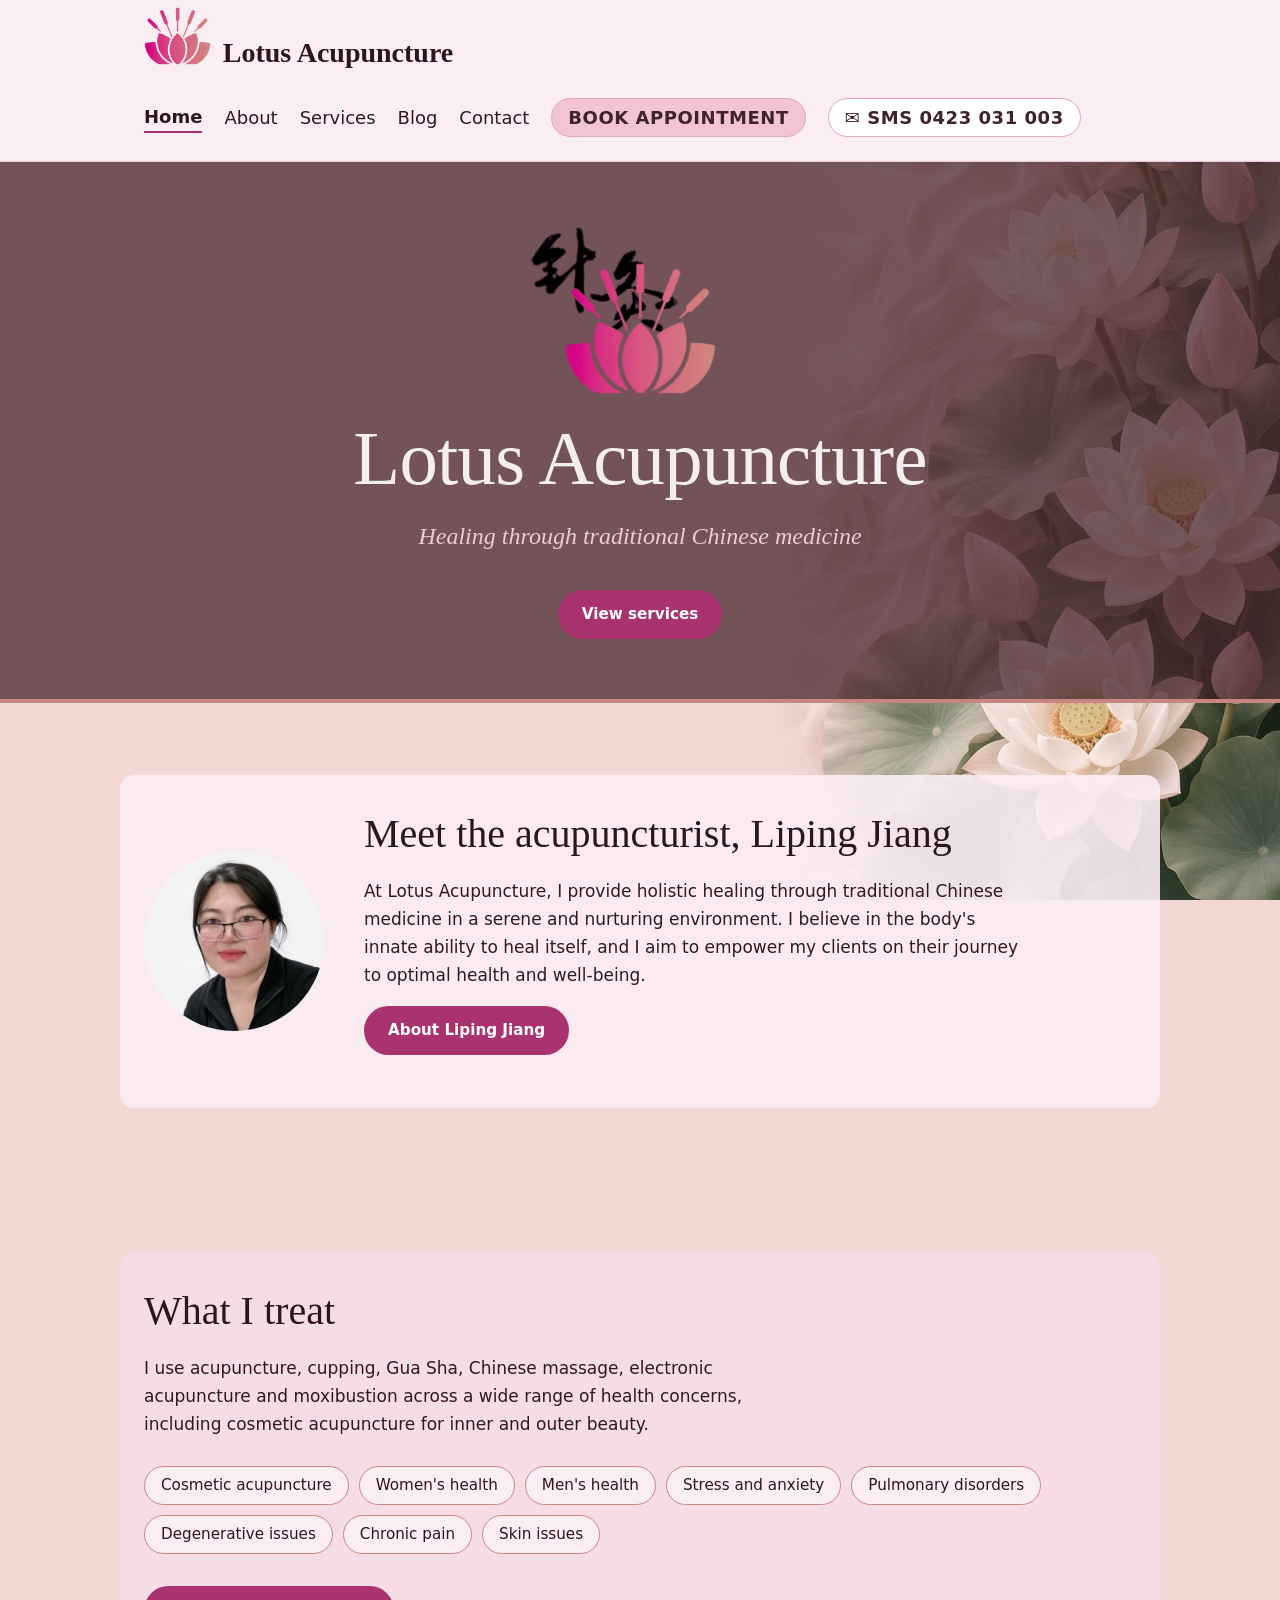
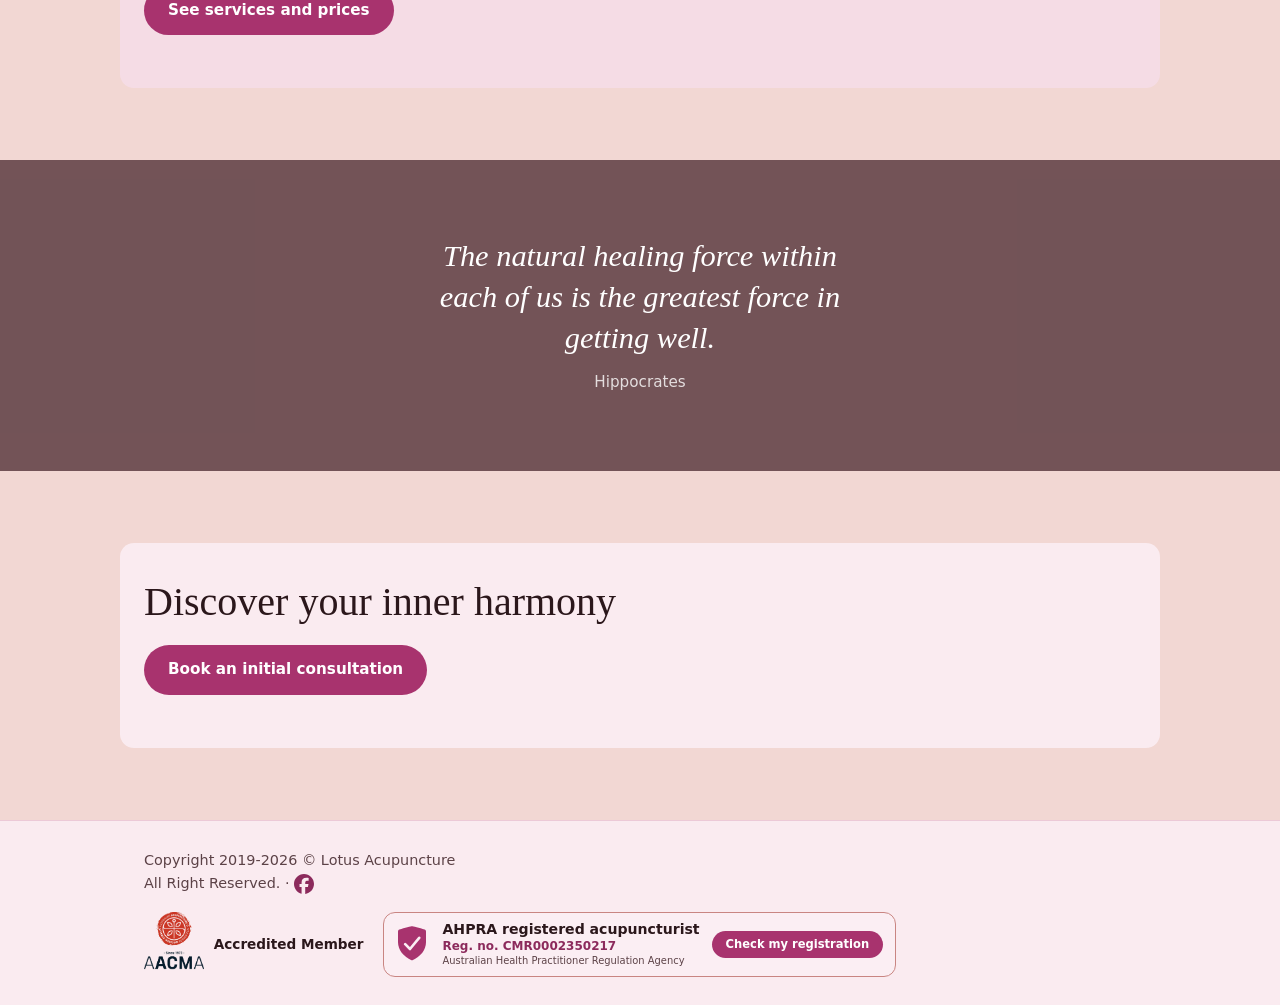
==== index.html @ 10704016 "Keep electro acupuncture anchor clear of the sticky header" ====
<!DOCTYPE html>
<html lang="en-AU"><head><meta charset="utf-8"><meta name="viewport" content="width=device-width, initial-scale=1">
<title>Lotus Acupuncture Warradale | Acupuncture &amp; Chinese Medicine</title>
<meta name="description" content="Acupuncture, cupping, Gua Sha, Chinese massage and electro acupuncture with registered acupuncturist Liping Jiang at 185a Diagonal Road, Warradale SA.">
<link rel="canonical" href="https://www.lotusacupuncture.com.au/">
<meta property="og:type" content="website"><meta property="og:site_name" content="Lotus Acupuncture"><meta property="og:title" content="Lotus Acupuncture Warradale | Acupuncture &amp; Chinese Medicine"><meta property="og:description" content="Acupuncture, cupping, Gua Sha, Chinese massage and electro acupuncture with registered acupuncturist Liping Jiang at 185a Diagonal Road, Warradale SA."><meta property="og:url" content="https://www.lotusacupuncture.com.au/"><meta property="og:image" content="https://www.lotusacupuncture.com.au/logo.jpg"><meta property="og:locale" content="en_AU">
<script type="application/ld+json">{"@context":"https://schema.org","@type":"MedicalBusiness","name":"Lotus Acupuncture","url":"https://www.lotusacupuncture.com.au/","logo":"https://www.lotusacupuncture.com.au/logo.jpg","image":"https://www.lotusacupuncture.com.au/photo.jpg","telephone":"+61423031003","email":"lotusacupunctureliping@gmail.com","address":{"@type":"PostalAddress","streetAddress":"185a Diagonal Road","addressLocality":"Warradale","addressRegion":"SA","postalCode":"5046","addressCountry":"AU"},"founder":{"@type":"Person","name":"Liping Jiang","jobTitle":"Acupuncturist"},"sameAs":["https://www.facebook.com/p/Lotus-Acupuncture-61561961257599/"],"potentialAction":{"@type":"ReserveAction","target":"https://lotus-acupuncture-glenelg.au4.cliniko.com/bookings"}}</script>
<link rel="stylesheet" href="style.css?v=pink26"></head><body>
<header class="top"><div class="wrap"><a class="brand" href="index.html"><img src="header-logo.png" alt="" width="46" height="40" class="brand-mark">Lotus Acupuncture</a><nav aria-label="Main"><a href="index.html" aria-current="page">Home</a><a href="about.html">About</a><a href="services.html">Services</a><a href="blog.html">Blog</a><a href="contact.html">Contact</a><a href="https://lotus-acupuncture-glenelg.au4.cliniko.com/bookings">BOOK APPOINTMENT</a><a class="nav-call" href="sms:0423031003" aria-label="Send a text message to 0423 031 003">&#9993; <span class="call-num">SMS 0423 031 003</span><span class="call-short">SMS</span></a></nav></div></header>
<main><div class="hero"><div class="wrap" style="text-align:center"><img class="hero-logo" src="images/hero-logo.png?v=1" alt="Lotus Acupuncture" width="480" height="369"><h1>Lotus Acupuncture</h1><p>Healing through traditional Chinese medicine</p><a class="btn" href="services.html">View services</a></div></div><section><div class="wrap" style="display:flex;gap:40px;align-items:center;flex-wrap:wrap"><img src="photo.jpg" alt="Liping Jiang" style="width:180px;height:180px;object-fit:cover;border-radius:50%;flex-shrink:0"><div><h2>Meet the acupuncturist, Liping Jiang</h2><p class="lede">At Lotus Acupuncture, I provide holistic healing through traditional Chinese medicine in a serene and nurturing environment. I believe in the body's innate ability to heal itself, and I aim to empower my clients on their journey to optimal health and well-being.</p><p><a class="btn" href="about.html">About Liping Jiang</a></p></div></div></section>
<section class="focus"><div class="wrap"><h2>What I treat</h2><p class="lede">I use acupuncture, cupping, Gua Sha, Chinese massage, electronic acupuncture and moxibustion across a wide range of health concerns, including cosmetic acupuncture for inner and outer beauty.</p><ul class="tags"><li>Cosmetic acupuncture</li><li>Women's health</li><li>Men's health</li><li>Stress and anxiety</li><li>Pulmonary disorders</li><li>Degenerative issues</li><li>Chronic pain</li><li>Skin issues</li></ul><p style="margin-top:32px"><a class="btn" href="services.html">See services and prices</a></p></div></section>
<section class="quote"><div class="wrap"><blockquote>The natural healing force within each of us is the greatest force in getting well.</blockquote><cite>Hippocrates</cite></div></section>
<section><div class="wrap"><h2>Discover your inner harmony</h2><p><a class="btn" href="https://lotus-acupuncture-glenelg.au4.cliniko.com/bookings">Book an initial consultation</a></p></div></section></main>
<footer><div class="wrap footer-bar"><div>Copyright 2019-2026 © Lotus Acupuncture<br>All Right Reserved. &middot; <a href="https://www.facebook.com/p/Lotus-Acupuncture-61561961257599/" target="_blank" rel="noopener" aria-label="Facebook" style="display:inline-flex;align-items:center;vertical-align:middle"><svg xmlns="http://www.w3.org/2000/svg" width="20" height="20" viewBox="0 0 24 24" fill="currentColor"><path d="M9.101 23.691v-7.98H6.627v-3.667h2.474v-1.58c0-4.085 1.848-5.978 5.858-5.978.401 0 .955.042 1.468.103a9 9 0 0 1 1.141.195v3.325a9 9 0 0 0-.653-.036 27 27 0 0 0-.733-.009c-.707 0-1.259.096-1.675.309a1.7 1.7 0 0 0-.679.622c-.258.42-.374.995-.374 1.752v1.297h3.919l-.386 2.103-.287 1.564h-3.246v8.245C19.396 23.238 24 18.179 24 12.044c0-6.627-5.373-12-12-12s-12 5.373-12 12c0 5.628 3.874 10.35 9.101 11.647"/></svg></a></div><div class="footer-creds"><a class="footer-aacma" href="https://acupuncture.org.au/find-a-practitioner" target="_blank" rel="noopener"><img src="images/aacma-logo.png" alt="Australian Acupuncture and Chinese Medicine Association" width="60" height="64"><span>Accredited Member</span></a><a class="footer-ahpra" href="https://www.ahpra.gov.au/Registration/Registers-of-Practitioners.aspx" target="_blank" rel="noopener"><svg class="footer-ahpra-icon" xmlns="http://www.w3.org/2000/svg" viewBox="0 0 36 40" width="36" height="40" aria-hidden="true" focusable="false"><path fill="#a8336e" d="M18 2.2c.4 0 7.8 1.7 12.6 3.2.8.3 1.4 1 1.4 1.8V18c0 8.2-5.8 14.8-13.5 18.2a1.6 1.6 0 0 1-1 0C9.8 32.8 4 26.2 4 18V7.2c0-.8.6-1.5 1.4-1.8C10.2 3.9 17.6 2.2 18 2.2z"/><path fill="none" stroke="#fbeef3" stroke-width="2.6" stroke-linecap="round" stroke-linejoin="round" d="M11.2 20.2 16 25l9.2-11.2"/></svg><span class="footer-ahpra-copy"><strong class="footer-ahpra-title">AHPRA registered acupuncturist</strong><span class="footer-ahpra-reg">Reg. no. CMR0002350217</span><span class="footer-ahpra-org">Australian Health Practitioner Regulation Agency</span></span><span class="footer-ahpra-btn">Check my registration</span></a></div></div></footer>
</body></html>
---- style.css ----
:root{--ink:#2e1a1f;--muted:#5c4247;--paper:#fbeef3;--mist:#f6dde7;--jade:#3e2328;--jade-dark:#2b171b;--lotus:#a8336e;--lotus-dark:#8c2a5c;--coral:#c98582;--line:#ecc9d7;--serif:"Iowan Old Style","Palatino Linotype",Palatino,Georgia,serif;--sans:system-ui,-apple-system,"Segoe UI",Roboto,sans-serif}
*{box-sizing:border-box}
body{margin:0;background:#f2d7d3;color:var(--ink);font:17px/1.65 var(--sans)}
a{color:var(--lotus-dark)}
a:hover{color:var(--jade)}
a:focus-visible,.btn:focus-visible{outline:3px solid var(--lotus);outline-offset:3px}
.wrap{max-width:1040px;margin:0 auto;padding:0 24px}
header.top{border-bottom:1px solid var(--line);background:var(--paper);position:sticky;top:0;z-index:5}
header.top .wrap{display:flex;align-items:center;justify-content:space-between;gap:16px;padding-top:24px;padding-bottom:24px;flex-wrap:wrap}
.brand{display:inline-flex;align-items:center;gap:12px;font:600 clamp(1.25rem,6vw,1.75rem)/1.2 var(--serif);white-space:nowrap;color:var(--jade-dark);text-decoration:none}
.brand-mark{display:block;height:58px;width:auto;transform:translateY(-17px)}
nav{display:flex;gap:22px;flex-wrap:wrap;align-items:center}
nav a{text-decoration:none;color:var(--ink);font-size:1.125rem;padding:2px 0;line-height:1.4}
nav a:hover{color:var(--lotus-dark)}
nav a[href*="cliniko"]{background:#f2c4d4;color:var(--jade);font-weight:600;padding:6px 16px;border-radius:999px;border:1px solid #e3a3bb;white-space:nowrap;letter-spacing:.03em}
nav a[href*="cliniko"]:hover,nav a[href*="cliniko"]:focus-visible{background:#e9aec4;color:var(--jade-dark)}
nav a.nav-call{color:var(--jade);font-weight:600;padding:6px 16px;border-radius:999px;border:1px solid #e3a3bb;background:#fff;white-space:nowrap;letter-spacing:.03em}nav a.nav-call:hover,nav a.nav-call:focus-visible{background:#fde7ef;color:var(--jade-dark)}.call-short{display:none}@media(max-width:760px){.call-num{display:none}.call-short{display:inline}nav a[href*="cliniko"],nav a.nav-call{padding:6px 12px}}
nav a[aria-current="page"]{color:var(--jade-dark);font-weight:600;border-bottom:2px solid var(--lotus)}
.btn{display:inline-block;background:var(--lotus);color:#fff;padding:12px 24px;border-radius:999px;text-decoration:none;font-weight:600;font-size:.95rem}
.btn:hover{background:var(--lotus-dark)}
.hero{background:rgba(66,33,40,.72);border-bottom:4px solid var(--coral);color:#f5eef0;padding:64px 0 60px}
.hero-logo{display:block;width:220px;max-width:60vw;height:auto;margin:0 auto 24px}
.hero h1{font:500 clamp(2.6rem,7vw,4.8rem)/1.05 var(--serif);margin:0 0 20px;letter-spacing:-.01em}
.hero p{font:italic 1.5rem/1.4 var(--serif);margin:0 auto 36px;max-width:28ch;color:#f2c9d3}
@media(min-width:761px){.hero p{max-width:none}}
.hero .btn{background:var(--lotus)}
.hero .btn:hover{background:var(--lotus-dark)}
.pagehead{background:rgba(66,33,40,.72);border-bottom:4px solid var(--coral);color:#f5eef0;padding:32px 0}
.pagehead h1{font:500 clamp(2.2rem,5vw,3.4rem)/1.1 var(--serif);margin:0}
section{padding:72px 0}
h2{font:500 clamp(1.8rem,4vw,2.5rem)/1.15 var(--serif);margin:0 0 20px;color:var(--jade-dark)}
h3{font:600 1.15rem var(--serif);margin:0 0 4px}
.lede{max-width:62ch}
.about{display:grid;grid-template-columns:1fr 1fr;gap:56px}
.about aside{background:var(--mist);border-left:4px solid var(--coral);padding:32px;border-radius:6px;align-self:start}
.about aside ul{padding-left:1.1em;margin:8px 0 0}
.about aside li{margin-bottom:6px}
.focus{background:var(--mist)}
.tags{list-style:none;padding:0;margin:28px 0 0;display:flex;flex-wrap:wrap;gap:10px}
.tags li{border:1px solid var(--coral);color:var(--jade-dark);padding:6px 16px;border-radius:999px;font-size:.95rem;background:var(--paper)}
.services-list{list-style:none;padding:0;margin:32px 0 0;border-top:1px solid var(--line)}
.services-list li{display:grid;grid-template-columns:1fr auto auto;gap:8px 28px;align-items:center;padding:22px 0;border-bottom:1px solid var(--line)}
.desc{color:var(--muted);font-size:.95rem;margin:0}
.meta{text-align:right;font-size:.9rem;color:var(--muted)}
.price{font:600 1.4rem var(--serif);color:var(--jade-dark);display:block}
.quote{background:rgba(66,33,40,.72);color:#fff;text-align:center;padding:40px 0}
.quote blockquote{margin:0 auto 8px;max-width:30ch;font:italic 1.9rem/1.35 var(--serif)}
.quote cite{font-style:normal;opacity:.8;font-size:.95rem}
address{font-style:normal;margin:20px 0;line-height:1.8}
footer{border-top:1px solid var(--line);padding:28px 0;color:var(--muted);font-size:.9rem}
.svc-img{display:block;width:100%;height:auto;aspect-ratio:4/3;object-fit:cover;border-radius:8px;margin-bottom:14px;background:var(--mist)}
.svc-img-lead{max-width:560px;aspect-ratio:auto;margin:8px 0 20px}
.svc-divider{margin:44px auto;max-width:720px}
.svc-divider img{display:block;width:100%;height:auto}
.therapies{margin-top:20px}
.therapy{display:grid;grid-template-columns:minmax(0,320px) 1fr;gap:32px;align-items:center}
.therapy .svc-img{margin-bottom:0}
.svc-video{display:block;width:100%;max-width:280px;height:auto;aspect-ratio:9/16;object-fit:cover;border-radius:8px;background:var(--mist)}
.therapy:has(.svc-video){align-items:start}
#electro-acupuncture{scroll-margin-top:120px}
.photo-credits{font-size:.8rem;margin-top:24px}
.blog-empty{text-align:center}
.blog-empty .lede{margin:0 auto}
body::before{content:"";position:fixed;inset:0;z-index:-1;pointer-events:none;background:#f2d7d3 url("images/pink-lotus-bg.jpg?v=pink2") center/cover no-repeat}
@media(min-aspect-ratio:3/4){body::before{background:linear-gradient(90deg,#f2d7d3 0,#f2d7d3 calc(100% - 56.25vh),rgba(242,215,211,0) calc(100% - 42vh)),url("images/pink-lotus-bg.jpg?v=pink2") right top/auto 100% no-repeat,#f2d7d3}}
header.top{background:#fbeef3}
section>.wrap{background:rgba(251,238,243,.9);border-radius:14px;padding-top:36px;padding-bottom:36px}
.focus{background:transparent}
.quote>.wrap{background:transparent}
.focus>.wrap{background:rgba(246,221,231,.92)}
footer{background:rgba(251,238,243,.9)}
@media(max-width:760px){nav a{font-size:1.0625rem}section{padding:40px 0}section>.wrap{border-radius:10px;margin:0 12px}nav{gap:14px}.therapy{grid-template-columns:1fr;gap:16px}.svc-divider{margin:32px 0}.about{grid-template-columns:1fr;gap:32px}.services-list li{grid-template-columns:1fr}.meta{text-align:left}.hero{padding:44px 0}.pagehead{padding:22px 0}.quote{padding:28px 0}}
.blog-list{list-style:none;padding:0;margin:8px 0 0}
.blog-item h2{margin-bottom:8px}
.blog-item h2 a{color:var(--jade-dark);text-decoration:none}
.blog-item h2 a:hover{color:var(--lotus-dark)}
.blog-date{color:var(--muted);font-size:.95rem;margin:0 0 12px}
.blog-item .lede{margin:0 0 16px}
.post-body{max-width:68ch}
.post-body h2{font-size:clamp(1.35rem,3vw,1.75rem);margin:32px 0 12px}
.post-body p,.post-body ul{margin:0 0 16px}
.post-body ul{padding-left:1.2em}
.post-body li{margin-bottom:8px}
.post-back{margin:0 0 20px;font-size:.95rem}
.disclaimer{margin-top:36px;padding-top:20px;border-top:1px solid var(--line);color:var(--muted);font-size:.9rem}

.footer-bar{display:flex;align-items:center;justify-content:space-between;gap:16px 24px;flex-wrap:wrap}
.footer-aacma{display:inline-flex;align-items:center;gap:10px;color:var(--jade-dark);text-decoration:none;font-size:.85rem;font-weight:600}
.footer-aacma img{display:block;height:64px;width:auto}
.footer-aacma:hover{color:var(--lotus-dark)}
.aacma-block{display:flex;gap:28px;align-items:flex-start;flex-wrap:wrap;margin-top:8px}
.aacma-block img{display:block;width:160px;height:auto;flex-shrink:0}
@media(max-width:760px){.aacma-block{flex-direction:column;gap:16px}.aacma-block img{width:130px}}

.insurance{margin-top:48px}
.fund-logos{list-style:none;padding:0;margin:20px 0 0;display:grid;grid-template-columns:repeat(4,minmax(0,1fr));gap:12px}
.fund-logos li{background:#fff;border:1px solid var(--line);border-radius:12px;height:88px;display:flex;align-items:center;justify-content:center;padding:12px 16px;box-sizing:border-box}
.fund-logos img{display:block;max-width:100%;max-height:100%;width:auto;height:auto;object-fit:contain}
.fund-trademark{margin-top:14px;font-size:.8rem}
@media(max-width:960px){.fund-logos{grid-template-columns:repeat(3,minmax(0,1fr))}}
@media(max-width:760px){.fund-logos{grid-template-columns:repeat(2,minmax(0,1fr));gap:10px}.fund-logos li{height:76px;padding:10px 12px;border-radius:10px}}

.footer-creds{display:flex;align-items:center;gap:16px 20px;flex-wrap:wrap}
.footer-ahpra{display:inline-flex;align-items:center;gap:10px 12px;text-decoration:none;color:var(--jade-dark);background:var(--paper);border:1px solid var(--coral);border-radius:12px;padding:8px 12px 8px 10px;min-height:64px;box-sizing:border-box;max-width:100%;flex-wrap:wrap}
.footer-ahpra-icon{display:block;flex-shrink:0;width:36px;height:40px}
.footer-ahpra-copy{display:flex;flex-direction:column;align-items:flex-start;gap:1px;min-width:0;flex:1 1 12rem}
.footer-ahpra-title{font-size:.88rem;font-weight:700;line-height:1.2;color:var(--jade-dark)}
.footer-ahpra-reg{font-size:.75rem;font-weight:600;color:var(--lotus-dark);line-height:1.25}
.footer-ahpra-org{font-size:.62rem;font-weight:500;color:var(--muted);line-height:1.3}
.footer-ahpra-btn{display:inline-block;background:var(--lotus);color:#fff;font-size:.72rem;font-weight:600;padding:6px 14px;border-radius:999px;line-height:1.3;white-space:nowrap;flex-shrink:0}
.footer-ahpra:hover{border-color:var(--lotus)}
.footer-ahpra:hover .footer-ahpra-title{color:var(--lotus-dark)}
.footer-ahpra:hover .footer-ahpra-btn{background:var(--lotus-dark)}
@media(max-width:760px){.footer-creds{width:100%}.footer-ahpra{width:100%}.footer-ahpra-btn{margin-left:46px}}
.reg-block{margin-top:8px}

.voucher-lead{display:grid;grid-template-columns:1fr minmax(220px,400px);gap:40px 48px;align-items:center}
.voucher-art{display:block;width:100%;height:auto;border-radius:8px;border:1px solid var(--line);box-shadow:0 10px 28px rgba(46,26,31,.12);background:#fff}
.voucher-options{list-style:none;padding:0;margin:36px 0 0;display:grid;grid-template-columns:repeat(3,minmax(0,1fr));gap:20px}
.voucher-card{background:#fff;border:1px solid var(--line);border-radius:12px;padding:28px 24px;display:flex;flex-direction:column;align-items:flex-start}
.voucher-card h3{margin:0 0 6px}
.voucher-card .meta{text-align:left;margin:0 0 18px}
.voucher-card .desc{margin:0 0 18px}
.voucher-card .price{margin:2px 0 0}
.voucher-card .btn{margin-top:auto}
.voucher-soon{font-size:.85rem;color:var(--muted);line-height:1.45;margin:12px 0 0}
.voucher-steps{list-style:none;padding:0;margin:8px 0 0;display:grid;gap:18px}
.voucher-steps li{display:grid;grid-template-columns:auto 1fr;gap:16px;align-items:start}
.voucher-step-num{display:inline-flex;align-items:center;justify-content:center;width:32px;height:32px;border-radius:50%;background:var(--lotus);color:#fff;font:600 1rem var(--serif);flex-shrink:0}
.voucher-steps p{margin:4px 0 0}
.voucher-terms{padding-left:1.2em;margin:8px 0 0;max-width:68ch}
.voucher-terms li{margin-bottom:10px}
@media(max-width:900px){.voucher-options{grid-template-columns:1fr}}
@media(max-width:760px){.voucher-lead{grid-template-columns:1fr;gap:24px}}
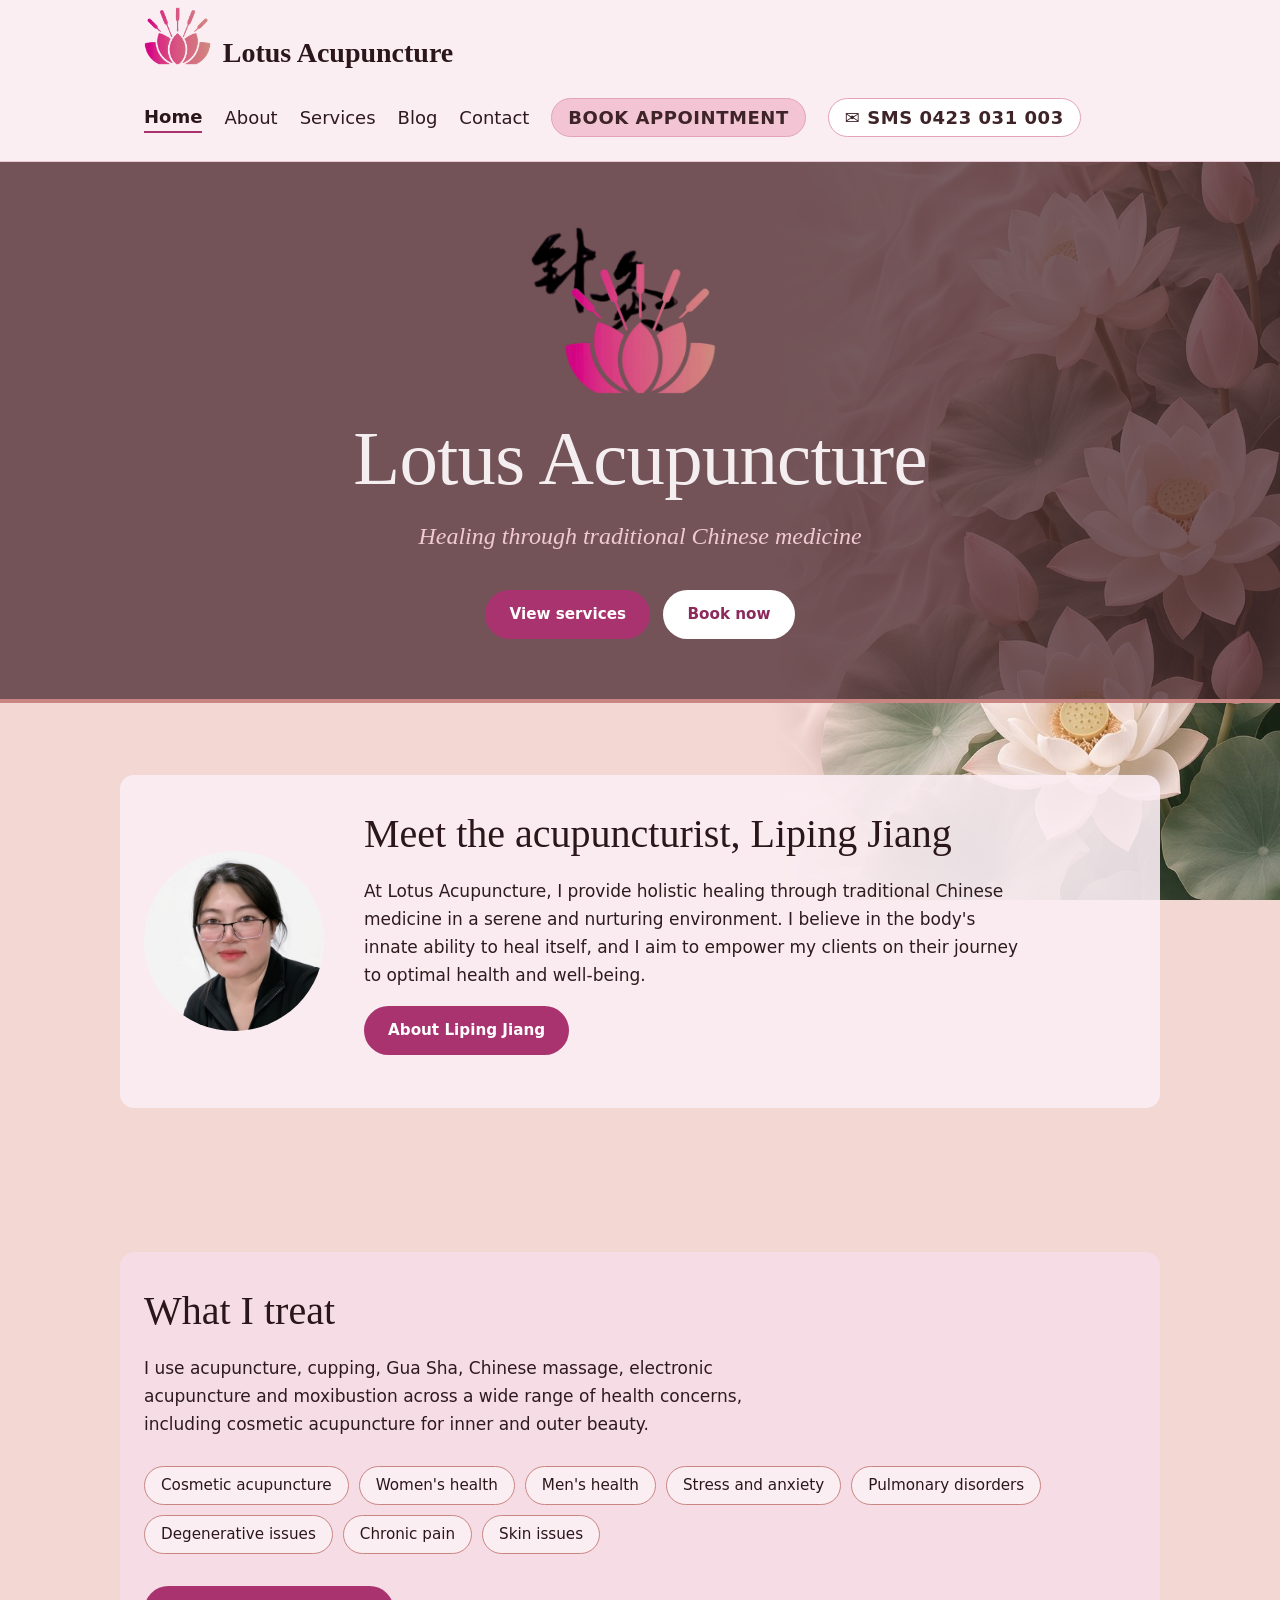
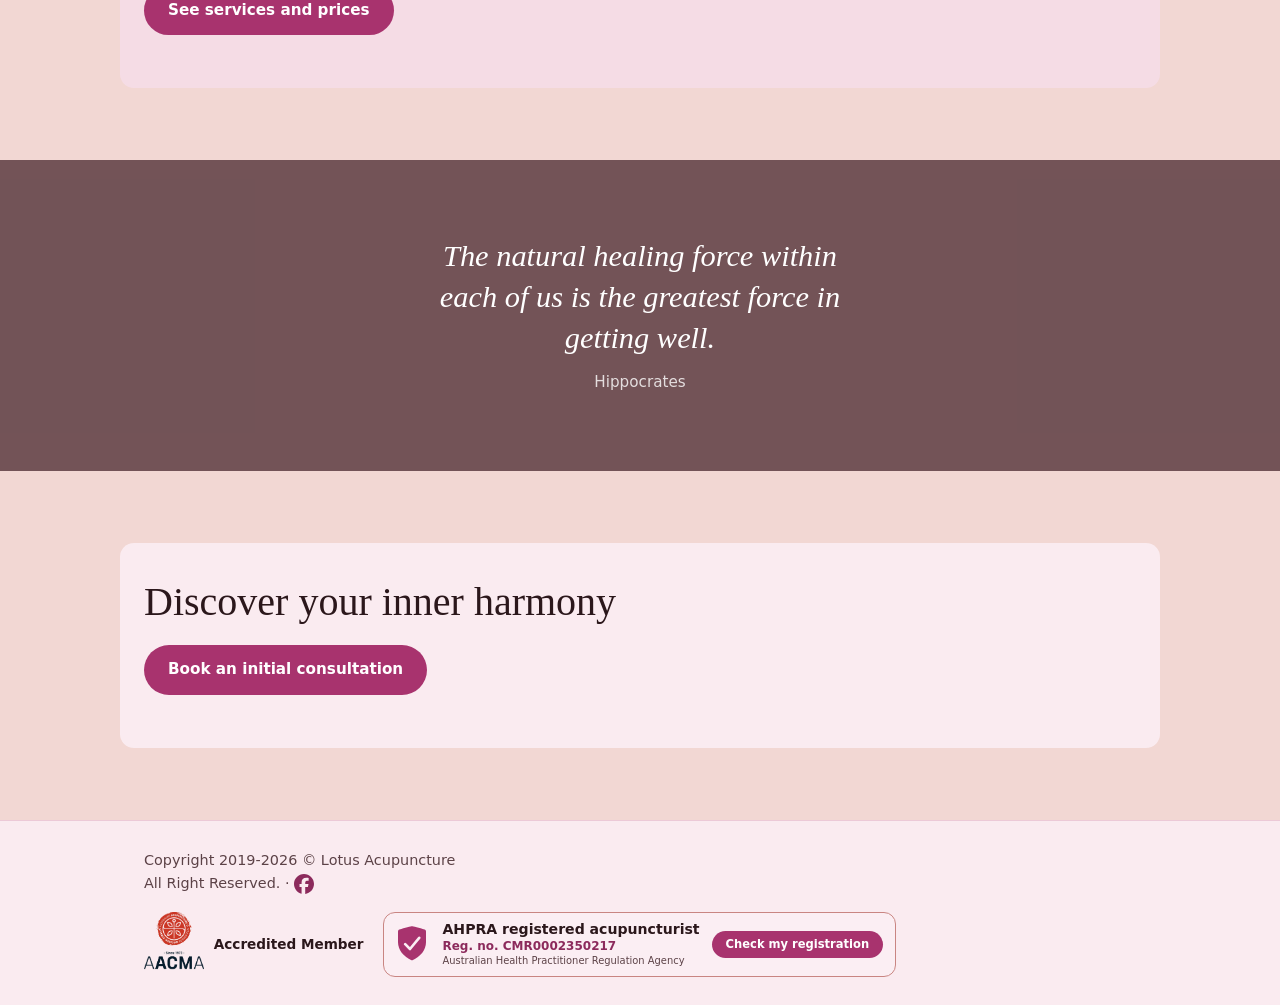
==== commit 4bc7ed70: "Add Book by Text booking page (PWA) with SMS booking requests, Book now button on homepage" ====
--- a/index.html
+++ b/index.html
@@ -5,9 +5,9 @@
 <link rel="canonical" href="https://www.lotusacupuncture.com.au/">
 <meta property="og:type" content="website"><meta property="og:site_name" content="Lotus Acupuncture"><meta property="og:title" content="Lotus Acupuncture Warradale | Acupuncture &amp; Chinese Medicine"><meta property="og:description" content="Acupuncture, cupping, Gua Sha, Chinese massage and electro acupuncture with registered acupuncturist Liping Jiang at 185a Diagonal Road, Warradale SA."><meta property="og:url" content="https://www.lotusacupuncture.com.au/"><meta property="og:image" content="https://www.lotusacupuncture.com.au/logo.jpg"><meta property="og:locale" content="en_AU">
 <script type="application/ld+json">{"@context":"https://schema.org","@type":"MedicalBusiness","name":"Lotus Acupuncture","url":"https://www.lotusacupuncture.com.au/","logo":"https://www.lotusacupuncture.com.au/logo.jpg","image":"https://www.lotusacupuncture.com.au/photo.jpg","telephone":"+61423031003","email":"lotusacupunctureliping@gmail.com","address":{"@type":"PostalAddress","streetAddress":"185a Diagonal Road","addressLocality":"Warradale","addressRegion":"SA","postalCode":"5046","addressCountry":"AU"},"founder":{"@type":"Person","name":"Liping Jiang","jobTitle":"Acupuncturist"},"sameAs":["https://www.facebook.com/p/Lotus-Acupuncture-61561961257599/"],"potentialAction":{"@type":"ReserveAction","target":"https://lotus-acupuncture-glenelg.au4.cliniko.com/bookings"}}</script>
-<link rel="stylesheet" href="style.css?v=pink26"></head><body>
+<link rel="stylesheet" href="style.css?v=pink27"></head><body>
 <header class="top"><div class="wrap"><a class="brand" href="index.html"><img src="header-logo.png" alt="" width="46" height="40" class="brand-mark">Lotus Acupuncture</a><nav aria-label="Main"><a href="index.html" aria-current="page">Home</a><a href="about.html">About</a><a href="services.html">Services</a><a href="blog.html">Blog</a><a href="contact.html">Contact</a><a href="https://lotus-acupuncture-glenelg.au4.cliniko.com/bookings">BOOK APPOINTMENT</a><a class="nav-call" href="sms:0423031003" aria-label="Send a text message to 0423 031 003">&#9993; <span class="call-num">SMS 0423 031 003</span><span class="call-short">SMS</span></a></nav></div></header>
-<main><div class="hero"><div class="wrap" style="text-align:center"><img class="hero-logo" src="images/hero-logo.png?v=1" alt="Lotus Acupuncture" width="480" height="369"><h1>Lotus Acupuncture</h1><p>Healing through traditional Chinese medicine</p><a class="btn" href="services.html">View services</a></div></div><section><div class="wrap" style="display:flex;gap:40px;align-items:center;flex-wrap:wrap"><img src="photo.jpg" alt="Liping Jiang" style="width:180px;height:180px;object-fit:cover;border-radius:50%;flex-shrink:0"><div><h2>Meet the acupuncturist, Liping Jiang</h2><p class="lede">At Lotus Acupuncture, I provide holistic healing through traditional Chinese medicine in a serene and nurturing environment. I believe in the body's innate ability to heal itself, and I aim to empower my clients on their journey to optimal health and well-being.</p><p><a class="btn" href="about.html">About Liping Jiang</a></p></div></div></section>
+<main><div class="hero"><div class="wrap" style="text-align:center"><img class="hero-logo" src="images/hero-logo.png?v=1" alt="Lotus Acupuncture" width="480" height="369"><h1>Lotus Acupuncture</h1><p>Healing through traditional Chinese medicine</p><a class="btn" href="services.html">View services</a> <a class="btn" href="book.html" style="background:#fff;color:var(--lotus-dark);margin-left:8px">Book now</a></div></div><section><div class="wrap" style="display:flex;gap:40px;align-items:center;flex-wrap:wrap"><img src="photo.jpg" alt="Liping Jiang" style="width:180px;height:180px;object-fit:cover;border-radius:50%;flex-shrink:0"><div><h2>Meet the acupuncturist, Liping Jiang</h2><p class="lede">At Lotus Acupuncture, I provide holistic healing through traditional Chinese medicine in a serene and nurturing environment. I believe in the body's innate ability to heal itself, and I aim to empower my clients on their journey to optimal health and well-being.</p><p><a class="btn" href="about.html">About Liping Jiang</a></p></div></div></section>
 <section class="focus"><div class="wrap"><h2>What I treat</h2><p class="lede">I use acupuncture, cupping, Gua Sha, Chinese massage, electronic acupuncture and moxibustion across a wide range of health concerns, including cosmetic acupuncture for inner and outer beauty.</p><ul class="tags"><li>Cosmetic acupuncture</li><li>Women's health</li><li>Men's health</li><li>Stress and anxiety</li><li>Pulmonary disorders</li><li>Degenerative issues</li><li>Chronic pain</li><li>Skin issues</li></ul><p style="margin-top:32px"><a class="btn" href="services.html">See services and prices</a></p></div></section>
 <section class="quote"><div class="wrap"><blockquote>The natural healing force within each of us is the greatest force in getting well.</blockquote><cite>Hippocrates</cite></div></section>
 <section><div class="wrap"><h2>Discover your inner harmony</h2><p><a class="btn" href="https://lotus-acupuncture-glenelg.au4.cliniko.com/bookings">Book an initial consultation</a></p></div></section></main>
--- a/style.css
+++ b/style.css
@@ -132,3 +132,8 @@
 .voucher-terms li{margin-bottom:10px}
 @media(max-width:900px){.voucher-options{grid-template-columns:1fr}}
 @media(max-width:760px){.voucher-lead{grid-template-columns:1fr;gap:24px}}
+.price-group{font:600 1.15rem var(--serif);color:var(--jade-dark);margin:36px 0 0;letter-spacing:.01em}
+.price-groups .price-group:first-child{margin-top:0}
+.price-groups .services-list{margin-top:12px}
+.addon-note{display:inline-block;font-size:.85rem;color:var(--muted);white-space:nowrap}
+@media(min-width:761px){.price-groups .services-list li>.btn,.price-groups .addon-note{min-width:120px;text-align:center;box-sizing:border-box}}
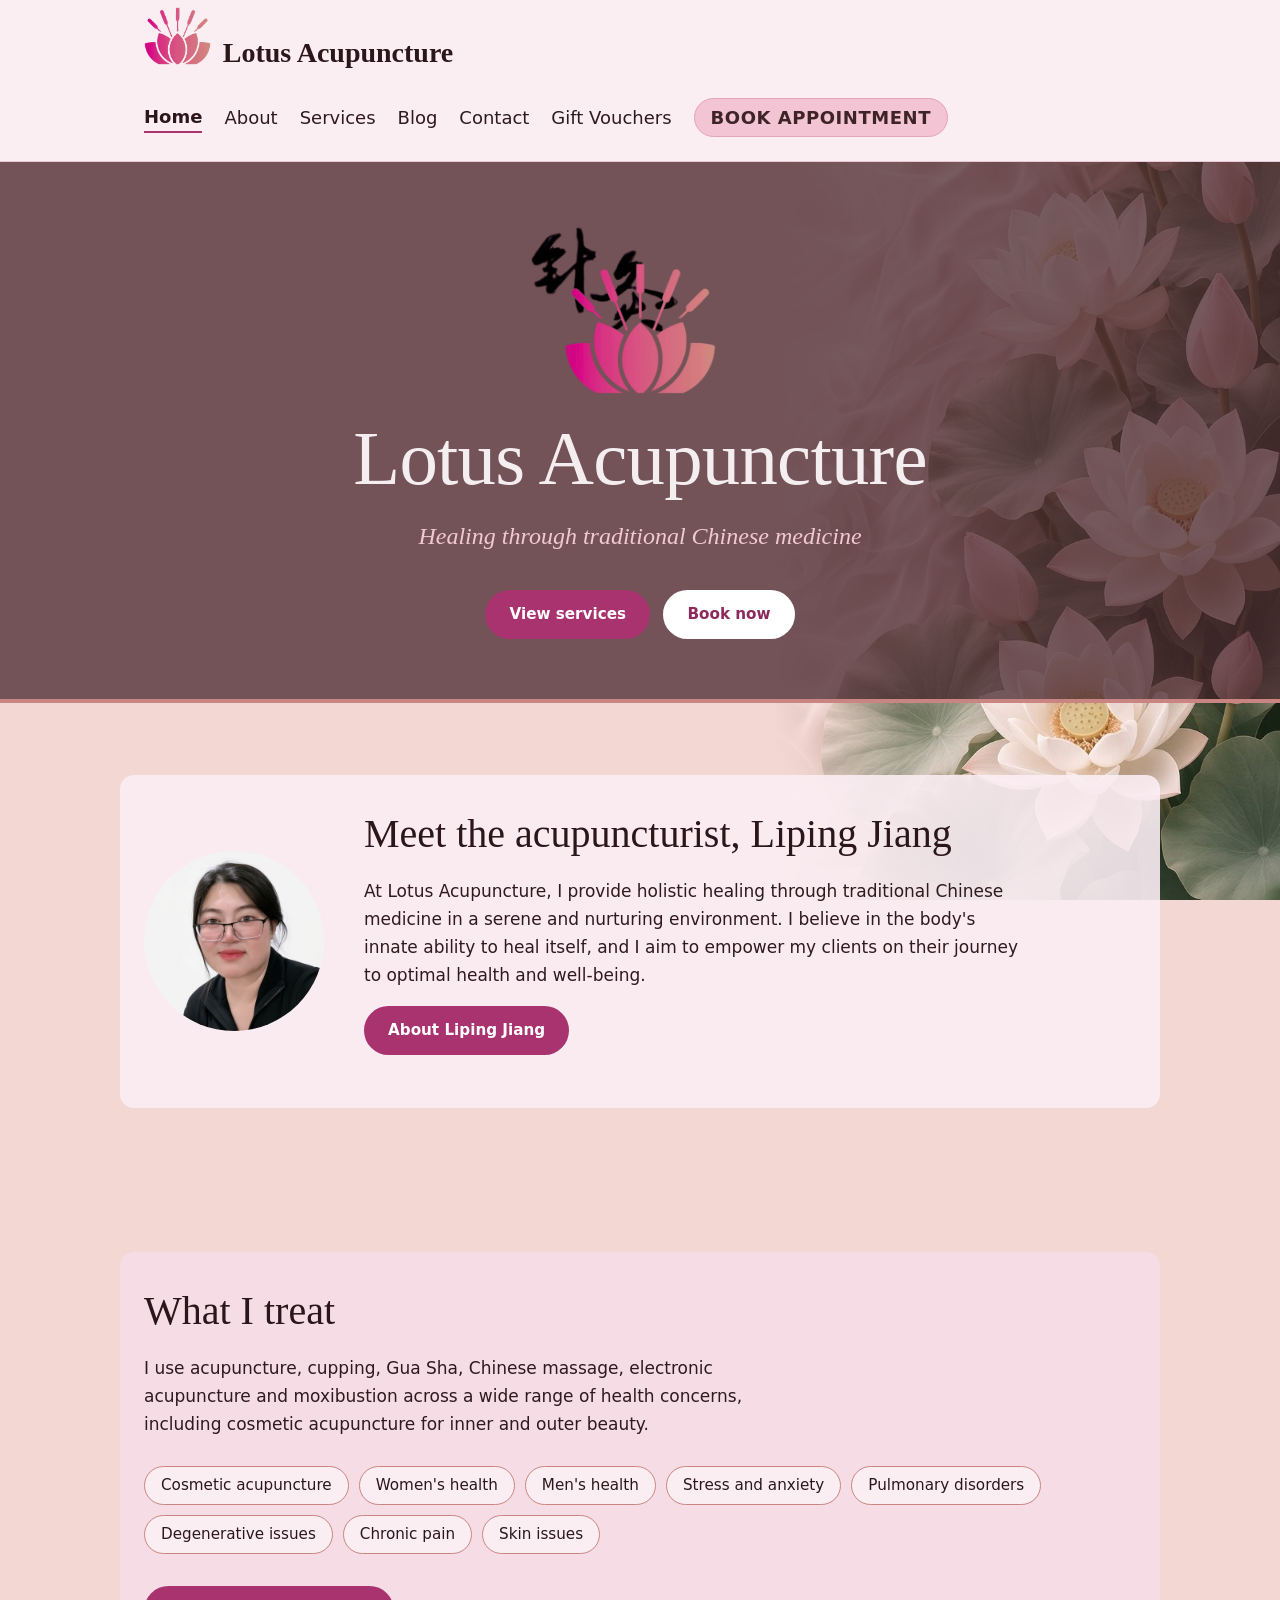
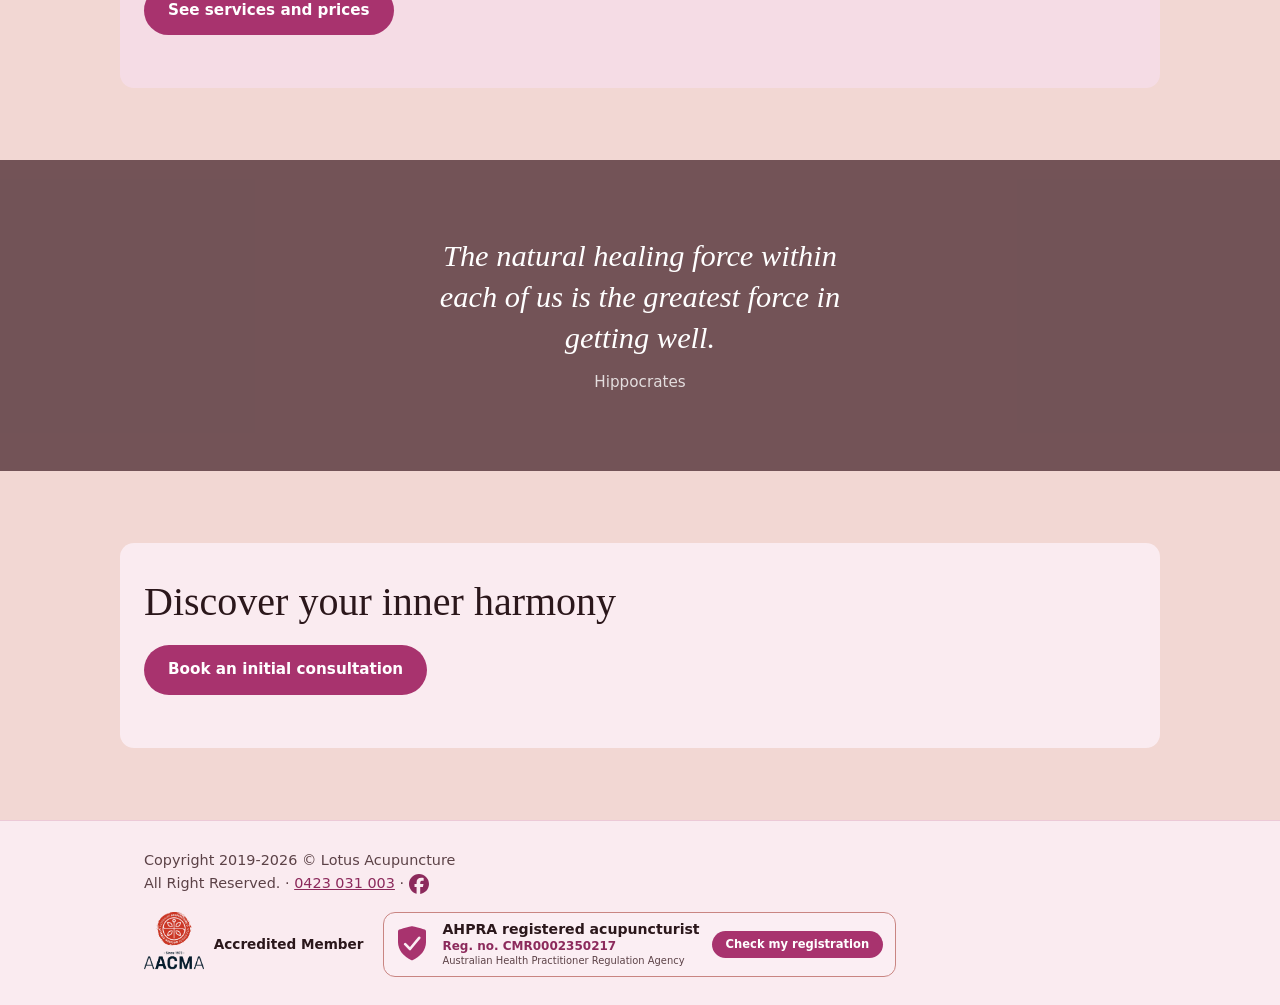
==== commit 3fc91d1c: "Voucher mobile fix, Gift Vouchers in nav, remove SMS nav button, about wording" ====
--- a/index.html
+++ b/index.html
@@ -5,11 +5,11 @@
 <link rel="canonical" href="https://www.lotusacupuncture.com.au/">
 <meta property="og:type" content="website"><meta property="og:site_name" content="Lotus Acupuncture"><meta property="og:title" content="Lotus Acupuncture Warradale | Acupuncture &amp; Chinese Medicine"><meta property="og:description" content="Acupuncture, cupping, Gua Sha, Chinese massage and electro acupuncture with registered acupuncturist Liping Jiang at 185a Diagonal Road, Warradale SA."><meta property="og:url" content="https://www.lotusacupuncture.com.au/"><meta property="og:image" content="https://www.lotusacupuncture.com.au/logo.jpg"><meta property="og:locale" content="en_AU">
 <script type="application/ld+json">{"@context":"https://schema.org","@type":"MedicalBusiness","name":"Lotus Acupuncture","url":"https://www.lotusacupuncture.com.au/","logo":"https://www.lotusacupuncture.com.au/logo.jpg","image":"https://www.lotusacupuncture.com.au/photo.jpg","telephone":"+61423031003","email":"lotusacupunctureliping@gmail.com","address":{"@type":"PostalAddress","streetAddress":"185a Diagonal Road","addressLocality":"Warradale","addressRegion":"SA","postalCode":"5046","addressCountry":"AU"},"founder":{"@type":"Person","name":"Liping Jiang","jobTitle":"Acupuncturist"},"sameAs":["https://www.facebook.com/p/Lotus-Acupuncture-61561961257599/"],"potentialAction":{"@type":"ReserveAction","target":"https://lotus-acupuncture-glenelg.au4.cliniko.com/bookings"}}</script>
-<link rel="stylesheet" href="style.css?v=pink27"></head><body>
-<header class="top"><div class="wrap"><a class="brand" href="index.html"><img src="header-logo.png" alt="" width="46" height="40" class="brand-mark">Lotus Acupuncture</a><nav aria-label="Main"><a href="index.html" aria-current="page">Home</a><a href="about.html">About</a><a href="services.html">Services</a><a href="blog.html">Blog</a><a href="contact.html">Contact</a><a href="https://lotus-acupuncture-glenelg.au4.cliniko.com/bookings">BOOK APPOINTMENT</a><a class="nav-call" href="sms:0423031003" aria-label="Send a text message to 0423 031 003">&#9993; <span class="call-num">SMS 0423 031 003</span><span class="call-short">SMS</span></a></nav></div></header>
+<link rel="stylesheet" href="style.css?v=pink29"></head><body>
+<header class="top"><div class="wrap"><a class="brand" href="index.html"><img src="header-logo.png" alt="" width="46" height="40" class="brand-mark">Lotus Acupuncture</a><nav aria-label="Main"><a href="index.html" aria-current="page">Home</a><a href="about.html">About</a><a href="services.html">Services</a><a href="blog.html">Blog</a><a href="contact.html">Contact</a><a href="gift-vouchers.html">Gift Vouchers</a><a href="https://lotus-acupuncture-glenelg.au4.cliniko.com/bookings">BOOK APPOINTMENT</a></nav></div></header>
 <main><div class="hero"><div class="wrap" style="text-align:center"><img class="hero-logo" src="images/hero-logo.png?v=1" alt="Lotus Acupuncture" width="480" height="369"><h1>Lotus Acupuncture</h1><p>Healing through traditional Chinese medicine</p><a class="btn" href="services.html">View services</a> <a class="btn" href="book.html" style="background:#fff;color:var(--lotus-dark);margin-left:8px">Book now</a></div></div><section><div class="wrap" style="display:flex;gap:40px;align-items:center;flex-wrap:wrap"><img src="photo.jpg" alt="Liping Jiang" style="width:180px;height:180px;object-fit:cover;border-radius:50%;flex-shrink:0"><div><h2>Meet the acupuncturist, Liping Jiang</h2><p class="lede">At Lotus Acupuncture, I provide holistic healing through traditional Chinese medicine in a serene and nurturing environment. I believe in the body's innate ability to heal itself, and I aim to empower my clients on their journey to optimal health and well-being.</p><p><a class="btn" href="about.html">About Liping Jiang</a></p></div></div></section>
 <section class="focus"><div class="wrap"><h2>What I treat</h2><p class="lede">I use acupuncture, cupping, Gua Sha, Chinese massage, electronic acupuncture and moxibustion across a wide range of health concerns, including cosmetic acupuncture for inner and outer beauty.</p><ul class="tags"><li>Cosmetic acupuncture</li><li>Women's health</li><li>Men's health</li><li>Stress and anxiety</li><li>Pulmonary disorders</li><li>Degenerative issues</li><li>Chronic pain</li><li>Skin issues</li></ul><p style="margin-top:32px"><a class="btn" href="services.html">See services and prices</a></p></div></section>
 <section class="quote"><div class="wrap"><blockquote>The natural healing force within each of us is the greatest force in getting well.</blockquote><cite>Hippocrates</cite></div></section>
 <section><div class="wrap"><h2>Discover your inner harmony</h2><p><a class="btn" href="https://lotus-acupuncture-glenelg.au4.cliniko.com/bookings">Book an initial consultation</a></p></div></section></main>
-<footer><div class="wrap footer-bar"><div>Copyright 2019-2026 © Lotus Acupuncture<br>All Right Reserved. &middot; <a href="https://www.facebook.com/p/Lotus-Acupuncture-61561961257599/" target="_blank" rel="noopener" aria-label="Facebook" style="display:inline-flex;align-items:center;vertical-align:middle"><svg xmlns="http://www.w3.org/2000/svg" width="20" height="20" viewBox="0 0 24 24" fill="currentColor"><path d="M9.101 23.691v-7.98H6.627v-3.667h2.474v-1.58c0-4.085 1.848-5.978 5.858-5.978.401 0 .955.042 1.468.103a9 9 0 0 1 1.141.195v3.325a9 9 0 0 0-.653-.036 27 27 0 0 0-.733-.009c-.707 0-1.259.096-1.675.309a1.7 1.7 0 0 0-.679.622c-.258.42-.374.995-.374 1.752v1.297h3.919l-.386 2.103-.287 1.564h-3.246v8.245C19.396 23.238 24 18.179 24 12.044c0-6.627-5.373-12-12-12s-12 5.373-12 12c0 5.628 3.874 10.35 9.101 11.647"/></svg></a></div><div class="footer-creds"><a class="footer-aacma" href="https://acupuncture.org.au/find-a-practitioner" target="_blank" rel="noopener"><img src="images/aacma-logo.png" alt="Australian Acupuncture and Chinese Medicine Association" width="60" height="64"><span>Accredited Member</span></a><a class="footer-ahpra" href="https://www.ahpra.gov.au/Registration/Registers-of-Practitioners.aspx" target="_blank" rel="noopener"><svg class="footer-ahpra-icon" xmlns="http://www.w3.org/2000/svg" viewBox="0 0 36 40" width="36" height="40" aria-hidden="true" focusable="false"><path fill="#a8336e" d="M18 2.2c.4 0 7.8 1.7 12.6 3.2.8.3 1.4 1 1.4 1.8V18c0 8.2-5.8 14.8-13.5 18.2a1.6 1.6 0 0 1-1 0C9.8 32.8 4 26.2 4 18V7.2c0-.8.6-1.5 1.4-1.8C10.2 3.9 17.6 2.2 18 2.2z"/><path fill="none" stroke="#fbeef3" stroke-width="2.6" stroke-linecap="round" stroke-linejoin="round" d="M11.2 20.2 16 25l9.2-11.2"/></svg><span class="footer-ahpra-copy"><strong class="footer-ahpra-title">AHPRA registered acupuncturist</strong><span class="footer-ahpra-reg">Reg. no. CMR0002350217</span><span class="footer-ahpra-org">Australian Health Practitioner Regulation Agency</span></span><span class="footer-ahpra-btn">Check my registration</span></a></div></div></footer>
+<footer><div class="wrap footer-bar"><div>Copyright 2019-2026 © Lotus Acupuncture<br>All Right Reserved. &middot; <a href="tel:0423031003">0423 031 003</a> &middot; <a href="https://www.facebook.com/p/Lotus-Acupuncture-61561961257599/" target="_blank" rel="noopener" aria-label="Facebook" style="display:inline-flex;align-items:center;vertical-align:middle"><svg xmlns="http://www.w3.org/2000/svg" width="20" height="20" viewBox="0 0 24 24" fill="currentColor"><path d="M9.101 23.691v-7.98H6.627v-3.667h2.474v-1.58c0-4.085 1.848-5.978 5.858-5.978.401 0 .955.042 1.468.103a9 9 0 0 1 1.141.195v3.325a9 9 0 0 0-.653-.036 27 27 0 0 0-.733-.009c-.707 0-1.259.096-1.675.309a1.7 1.7 0 0 0-.679.622c-.258.42-.374.995-.374 1.752v1.297h3.919l-.386 2.103-.287 1.564h-3.246v8.245C19.396 23.238 24 18.179 24 12.044c0-6.627-5.373-12-12-12s-12 5.373-12 12c0 5.628 3.874 10.35 9.101 11.647"/></svg></a></div><div class="footer-creds"><a class="footer-aacma" href="https://acupuncture.org.au/find-a-practitioner" target="_blank" rel="noopener"><img src="images/aacma-logo.png" alt="Australian Acupuncture and Chinese Medicine Association" width="60" height="64"><span>Accredited Member</span></a><a class="footer-ahpra" href="https://www.ahpra.gov.au/Registration/Registers-of-Practitioners.aspx" target="_blank" rel="noopener"><svg class="footer-ahpra-icon" xmlns="http://www.w3.org/2000/svg" viewBox="0 0 36 40" width="36" height="40" aria-hidden="true" focusable="false"><path fill="#a8336e" d="M18 2.2c.4 0 7.8 1.7 12.6 3.2.8.3 1.4 1 1.4 1.8V18c0 8.2-5.8 14.8-13.5 18.2a1.6 1.6 0 0 1-1 0C9.8 32.8 4 26.2 4 18V7.2c0-.8.6-1.5 1.4-1.8C10.2 3.9 17.6 2.2 18 2.2z"/><path fill="none" stroke="#fbeef3" stroke-width="2.6" stroke-linecap="round" stroke-linejoin="round" d="M11.2 20.2 16 25l9.2-11.2"/></svg><span class="footer-ahpra-copy"><strong class="footer-ahpra-title">AHPRA registered acupuncturist</strong><span class="footer-ahpra-reg">Reg. no. CMR0002350217</span><span class="footer-ahpra-org">Australian Health Practitioner Regulation Agency</span></span><span class="footer-ahpra-btn">Check my registration</span></a></div></div></footer>
 </body></html>
--- a/style.css
+++ b/style.css
@@ -69,7 +69,7 @@
 .quote>.wrap{background:transparent}
 .focus>.wrap{background:rgba(246,221,231,.92)}
 footer{background:rgba(251,238,243,.9)}
-@media(max-width:760px){nav a{font-size:1.0625rem}section{padding:40px 0}section>.wrap{border-radius:10px;margin:0 12px}nav{gap:14px}.therapy{grid-template-columns:1fr;gap:16px}.svc-divider{margin:32px 0}.about{grid-template-columns:1fr;gap:32px}.services-list li{grid-template-columns:1fr}.meta{text-align:left}.hero{padding:44px 0}.pagehead{padding:22px 0}.quote{padding:28px 0}}
+@media(max-width:760px){nav a{font-size:1.0625rem}section{padding:40px 0}section>.wrap{border-radius:10px;margin:0 12px;max-width:calc(100% - 24px)}nav{gap:10px 14px}.therapy{grid-template-columns:1fr;gap:16px}.svc-divider{margin:32px 0}.about{grid-template-columns:1fr;gap:32px}.services-list li{grid-template-columns:1fr}.meta{text-align:left}.hero{padding:44px 0}.pagehead{padding:22px 0}.quote{padding:28px 0}}
 .blog-list{list-style:none;padding:0;margin:8px 0 0}
 .blog-item h2{margin-bottom:8px}
 .blog-item h2 a{color:var(--jade-dark);text-decoration:none}
@@ -114,24 +114,79 @@
 @media(max-width:760px){.footer-creds{width:100%}.footer-ahpra{width:100%}.footer-ahpra-btn{margin-left:46px}}
 .reg-block{margin-top:8px}
 
-.voucher-lead{display:grid;grid-template-columns:1fr minmax(220px,400px);gap:40px 48px;align-items:center}
-.voucher-art{display:block;width:100%;height:auto;border-radius:8px;border:1px solid var(--line);box-shadow:0 10px 28px rgba(46,26,31,.12);background:#fff}
-.voucher-options{list-style:none;padding:0;margin:36px 0 0;display:grid;grid-template-columns:repeat(3,minmax(0,1fr));gap:20px}
-.voucher-card{background:#fff;border:1px solid var(--line);border-radius:12px;padding:28px 24px;display:flex;flex-direction:column;align-items:flex-start}
-.voucher-card h3{margin:0 0 6px}
-.voucher-card .meta{text-align:left;margin:0 0 18px}
-.voucher-card .desc{margin:0 0 18px}
-.voucher-card .price{margin:2px 0 0}
-.voucher-card .btn{margin-top:auto}
-.voucher-soon{font-size:.85rem;color:var(--muted);line-height:1.45;margin:12px 0 0}
+.voucher-sub{margin:0 0 36px}
+.voucher-layout{display:grid;grid-template-columns:minmax(0,1fr) minmax(0,360px);grid-template-areas:"form preview" "buy preview";gap:32px 48px;align-items:start;width:100%;max-width:100%;min-width:0}
+.voucher-form-col,.voucher-preview-col,.voucher-buy-col,.voucher-block,.voucher-fields-2,.voucher-field,.voucher-toggle{min-width:0;max-width:100%}
+.voucher-form-col{grid-area:form}
+.voucher-preview-col{grid-area:preview;position:sticky;top:120px}
+.voucher-buy-col{grid-area:buy}
+.voucher-block{margin:0 0 32px}
+.voucher-form-col h2{font:600 1.35rem var(--serif);margin:0 0 14px}
+.voucher-amounts{display:grid;grid-template-columns:repeat(5,minmax(0,1fr));gap:8px}
+.voucher-amt{background:#fff;border:2px solid var(--line);border-radius:12px;padding:12px 6px;min-height:48px;font:600 1.05rem var(--serif);color:var(--jade-dark);cursor:pointer;font-family:var(--serif)}
+.voucher-amt:hover{border-color:var(--lotus);color:var(--lotus-dark)}
+.voucher-amt:focus-visible{outline:3px solid var(--lotus);outline-offset:2px}
+.voucher-amt[aria-pressed="true"]{background:var(--lotus);color:#fff;border-color:var(--lotus)}
+.voucher-amt-custom{border-style:dashed;border-color:var(--coral);font-size:.95rem}
+.voucher-amt-custom[aria-pressed="true"]{border-style:dashed}
+.voucher-custom-wrap{margin-top:14px}
+.voucher-custom-wrap label{display:block;font-weight:600;font-size:.95rem;margin-bottom:6px}
+.voucher-custom-input{display:flex;align-items:center;gap:0;max-width:240px;background:#fff;border:1px solid #d9aebf;border-radius:10px;overflow:hidden}
+.voucher-custom-input span{padding:0 0 0 14px;color:var(--muted);font-weight:600}
+.voucher-custom-input input{border:0;box-sizing:border-box;width:100%;max-width:100%;min-width:0;padding:12px 12px 12px 6px;font-size:16px;line-height:1.4;font-family:var(--sans);background:transparent;color:var(--ink)}
+.voucher-custom-input:focus-within{outline:3px solid var(--lotus);outline-offset:1px}
+.voucher-fields-2{display:grid;grid-template-columns:minmax(0,1fr) minmax(0,1fr);gap:16px 20px}
+.voucher-field{margin:0 0 16px}
+.voucher-field label{display:block;font-weight:600;font-size:.95rem;margin-bottom:6px}
+.voucher-optional{font-weight:500;color:var(--muted)}
+.voucher-field input,.voucher-field textarea{display:block;box-sizing:border-box;width:100%;max-width:100%;min-width:0;font-size:16px;line-height:1.4;font-family:var(--sans);padding:12px;border:1px solid #d9aebf;border-radius:10px;background:#fff;color:var(--ink)}
+.voucher-field input:focus,.voucher-field textarea:focus{outline:3px solid var(--lotus);outline-offset:1px}
+.voucher-field input.invalid,.voucher-field textarea.invalid,.voucher-custom-input:has(input.invalid){border-color:#a3122f}
+.voucher-error{color:#a3122f;font-size:.85rem;font-weight:600;margin:8px 0 0}
+.voucher-counter{display:block;text-align:right;font-size:.8rem;color:var(--muted);margin-top:6px}
+.voucher-toggle{display:grid;grid-template-columns:minmax(0,1fr) minmax(0,1fr);gap:4px;background:var(--mist);border:1px solid var(--line);border-radius:999px;padding:4px;width:100%}
+.voucher-toggle button{border:0;background:transparent;border-radius:999px;padding:10px 8px;font:600 .9rem var(--sans);color:var(--muted);cursor:pointer;min-width:0;max-width:100%;white-space:normal}
+.voucher-toggle button:hover{color:var(--jade-dark)}
+.voucher-toggle button:focus-visible{outline:3px solid var(--lotus);outline-offset:2px}
+.voucher-toggle button[aria-pressed="true"]{background:var(--lotus);color:#fff}
+.voucher-check{display:flex;gap:10px;align-items:flex-start;font-weight:600;cursor:pointer}
+.voucher-check input{accent-color:var(--lotus);width:20px;height:20px;margin:2px 0 0;flex-shrink:0}
+.voucher-note{color:var(--muted);font-size:.9rem;margin:10px 0 0}
+.voucher-buy{display:block;width:100%;text-align:center;border:0;cursor:pointer;font-family:var(--sans);font-size:1.05rem;padding:15px 24px;box-sizing:border-box}
+.voucher-notice{margin-top:16px;background:#fff;border-left:4px solid var(--lotus);border-radius:6px;padding:16px 18px}
+.voucher-notice p{margin:0 0 10px}
+.voucher-notice p:last-child,.voucher-notice ul:last-child{margin-bottom:0}
+.voucher-notice ul{margin:0;padding-left:1.15em}
+.voucher-notice li{margin:0 0 6px}
+.voucher-preview-card{background:#fff;border:1px solid var(--line);border-radius:14px;box-shadow:0 10px 28px rgba(46,26,31,.12);overflow:hidden;padding:0 0 20px}
+.voucher-preview-top{display:flex;align-items:flex-start;justify-content:space-between;gap:12px;padding:24px 24px 16px;background:linear-gradient(#fff,#fbeef3)}
+.voucher-preview-brand{margin:0;font:600 .72rem/1.3 var(--sans);letter-spacing:.14em;text-transform:uppercase;color:var(--lotus)}
+.voucher-preview-title{margin:6px 0 0;font:500 1.85rem/1.1 var(--serif);color:var(--jade-dark);text-transform:uppercase;letter-spacing:.02em}
+.voucher-preview-logo{display:block;height:52px;width:auto;flex-shrink:0}
+.voucher-preview-wave{height:10px;background:linear-gradient(180deg,transparent 40%,var(--lotus) 40%,var(--lotus) 68%,transparent 68%);margin:0 0 8px}
+.voucher-preview-amount{margin:8px 24px 16px;font:600 clamp(2.2rem,5vw,2.8rem)/1 var(--serif);color:var(--jade-dark)}
+.voucher-preview-to,.voucher-preview-from,.voucher-preview-msg{margin:0 24px 8px;color:var(--ink)}
+.voucher-preview-msg{font-style:italic;color:var(--muted);white-space:pre-wrap;word-break:break-word}
+.voucher-preview-from{margin-top:12px}
+.voucher-preview-valid{margin:16px 24px 0;padding-top:12px;border-top:1px solid var(--line);font-size:.85rem;color:var(--muted)}
 .voucher-steps{list-style:none;padding:0;margin:8px 0 0;display:grid;gap:18px}
 .voucher-steps li{display:grid;grid-template-columns:auto 1fr;gap:16px;align-items:start}
 .voucher-step-num{display:inline-flex;align-items:center;justify-content:center;width:32px;height:32px;border-radius:50%;background:var(--lotus);color:#fff;font:600 1rem var(--serif);flex-shrink:0}
 .voucher-steps p{margin:4px 0 0}
 .voucher-terms{padding-left:1.2em;margin:8px 0 0;max-width:68ch}
 .voucher-terms li{margin-bottom:10px}
-@media(max-width:900px){.voucher-options{grid-template-columns:1fr}}
-@media(max-width:760px){.voucher-lead{grid-template-columns:1fr;gap:24px}}
+.voucher-fields-2:has(.voucher-field[hidden]){grid-template-columns:1fr}
+@media(max-width:900px){
+.voucher-layout{grid-template-columns:minmax(0,1fr);grid-template-areas:"form" "preview" "buy";gap:28px}
+.voucher-preview-col{position:static}
+.voucher-fields-2{grid-template-columns:minmax(0,1fr)}
+.voucher-amounts{display:flex;flex-wrap:wrap;gap:8px}
+.voucher-amt{flex:1 1 calc(33.33% - 8px);min-width:0}
+}
+@media(max-width:760px){
+.voucher-form-col h2{font-size:1.25rem}
+.voucher-preview-title{font-size:1.55rem}
+}
 .price-group{font:600 1.15rem var(--serif);color:var(--jade-dark);margin:36px 0 0;letter-spacing:.01em}
 .price-groups .price-group:first-child{margin-top:0}
 .price-groups .services-list{margin-top:12px}
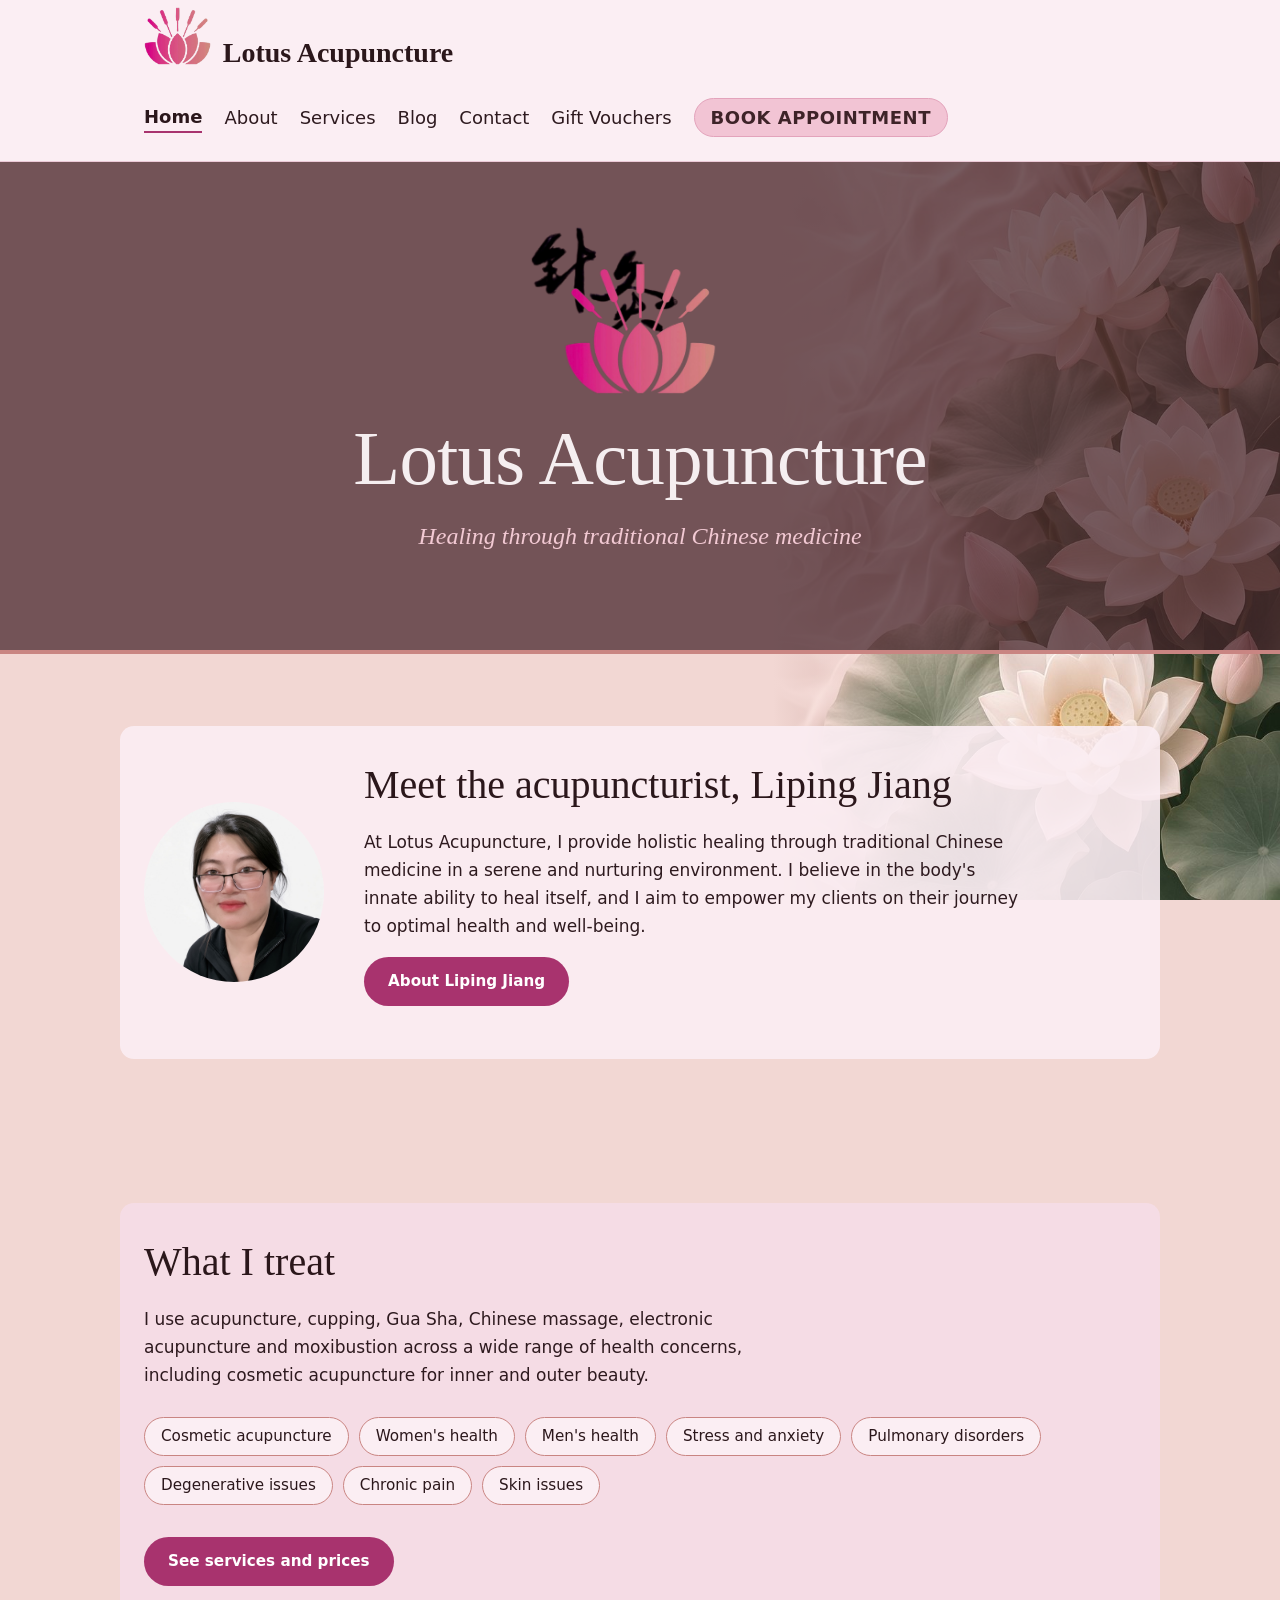
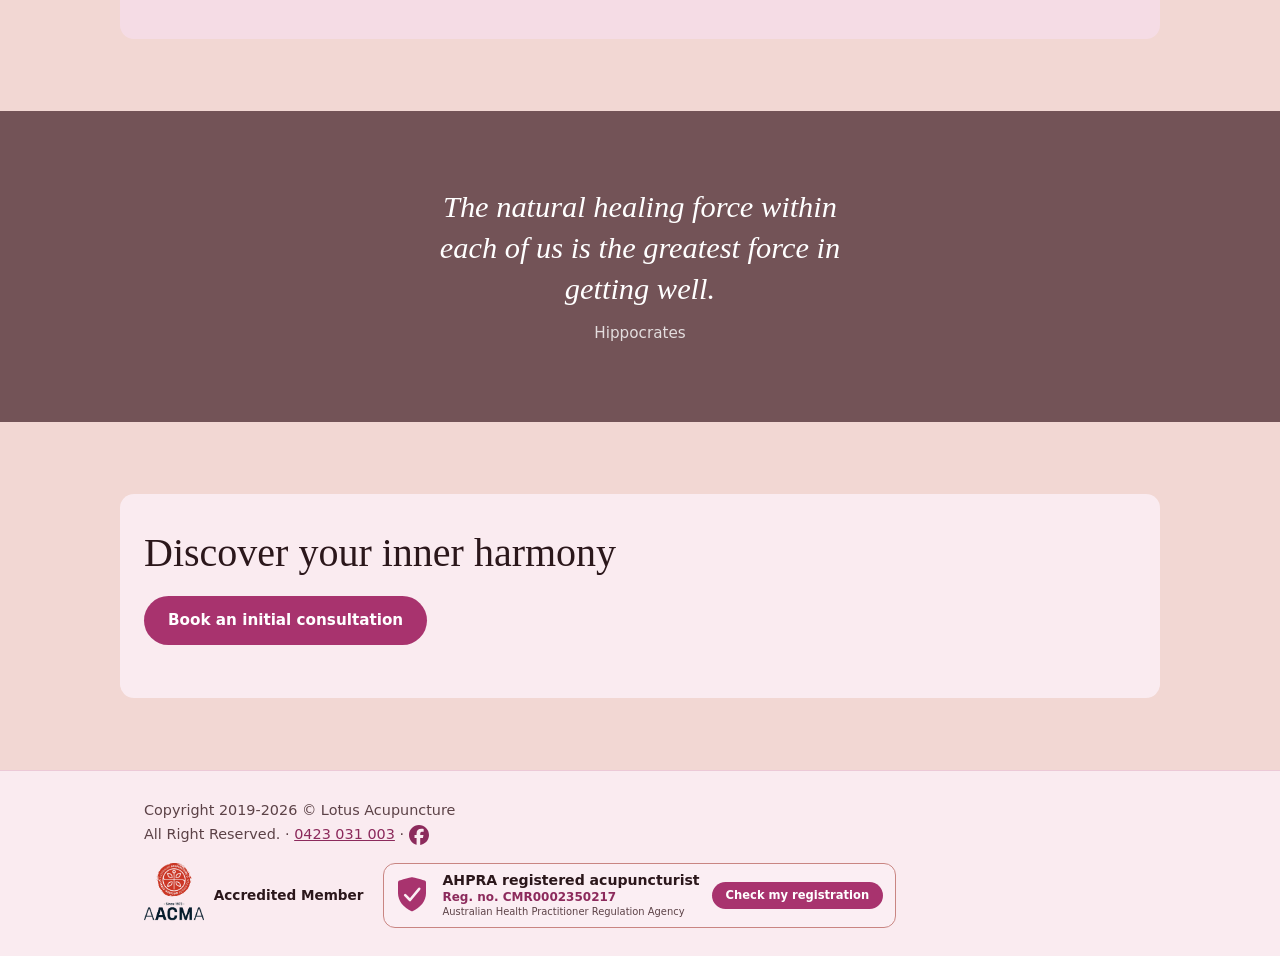
==== commit a6566673: "Remove View services and Book now buttons from home hero" ====
--- a/index.html
+++ b/index.html
@@ -5,9 +5,9 @@
 <link rel="canonical" href="https://www.lotusacupuncture.com.au/">
 <meta property="og:type" content="website"><meta property="og:site_name" content="Lotus Acupuncture"><meta property="og:title" content="Lotus Acupuncture Warradale | Acupuncture &amp; Chinese Medicine"><meta property="og:description" content="Acupuncture, cupping, Gua Sha, Chinese massage and electro acupuncture with registered acupuncturist Liping Jiang at 185a Diagonal Road, Warradale SA."><meta property="og:url" content="https://www.lotusacupuncture.com.au/"><meta property="og:image" content="https://www.lotusacupuncture.com.au/logo.jpg"><meta property="og:locale" content="en_AU">
 <script type="application/ld+json">{"@context":"https://schema.org","@type":"MedicalBusiness","name":"Lotus Acupuncture","url":"https://www.lotusacupuncture.com.au/","logo":"https://www.lotusacupuncture.com.au/logo.jpg","image":"https://www.lotusacupuncture.com.au/photo.jpg","telephone":"+61423031003","email":"lotusacupunctureliping@gmail.com","address":{"@type":"PostalAddress","streetAddress":"185a Diagonal Road","addressLocality":"Warradale","addressRegion":"SA","postalCode":"5046","addressCountry":"AU"},"founder":{"@type":"Person","name":"Liping Jiang","jobTitle":"Acupuncturist"},"sameAs":["https://www.facebook.com/p/Lotus-Acupuncture-61561961257599/"],"potentialAction":{"@type":"ReserveAction","target":"https://lotus-acupuncture-glenelg.au4.cliniko.com/bookings"}}</script>
-<link rel="stylesheet" href="style.css?v=pink29"></head><body>
+<link rel="stylesheet" href="style.css?v=pink30"></head><body>
 <header class="top"><div class="wrap"><a class="brand" href="index.html"><img src="header-logo.png" alt="" width="46" height="40" class="brand-mark">Lotus Acupuncture</a><nav aria-label="Main"><a href="index.html" aria-current="page">Home</a><a href="about.html">About</a><a href="services.html">Services</a><a href="blog.html">Blog</a><a href="contact.html">Contact</a><a href="gift-vouchers.html">Gift Vouchers</a><a href="https://lotus-acupuncture-glenelg.au4.cliniko.com/bookings">BOOK APPOINTMENT</a></nav></div></header>
-<main><div class="hero"><div class="wrap" style="text-align:center"><img class="hero-logo" src="images/hero-logo.png?v=1" alt="Lotus Acupuncture" width="480" height="369"><h1>Lotus Acupuncture</h1><p>Healing through traditional Chinese medicine</p><a class="btn" href="services.html">View services</a> <a class="btn" href="book.html" style="background:#fff;color:var(--lotus-dark);margin-left:8px">Book now</a></div></div><section><div class="wrap" style="display:flex;gap:40px;align-items:center;flex-wrap:wrap"><img src="photo.jpg" alt="Liping Jiang" style="width:180px;height:180px;object-fit:cover;border-radius:50%;flex-shrink:0"><div><h2>Meet the acupuncturist, Liping Jiang</h2><p class="lede">At Lotus Acupuncture, I provide holistic healing through traditional Chinese medicine in a serene and nurturing environment. I believe in the body's innate ability to heal itself, and I aim to empower my clients on their journey to optimal health and well-being.</p><p><a class="btn" href="about.html">About Liping Jiang</a></p></div></div></section>
+<main><div class="hero"><div class="wrap" style="text-align:center"><img class="hero-logo" src="images/hero-logo.png?v=1" alt="Lotus Acupuncture" width="480" height="369"><h1>Lotus Acupuncture</h1><p>Healing through traditional Chinese medicine</p></div></div><section><div class="wrap" style="display:flex;gap:40px;align-items:center;flex-wrap:wrap"><img src="photo.jpg" alt="Liping Jiang" style="width:180px;height:180px;object-fit:cover;border-radius:50%;flex-shrink:0"><div><h2>Meet the acupuncturist, Liping Jiang</h2><p class="lede">At Lotus Acupuncture, I provide holistic healing through traditional Chinese medicine in a serene and nurturing environment. I believe in the body's innate ability to heal itself, and I aim to empower my clients on their journey to optimal health and well-being.</p><p><a class="btn" href="about.html">About Liping Jiang</a></p></div></div></section>
 <section class="focus"><div class="wrap"><h2>What I treat</h2><p class="lede">I use acupuncture, cupping, Gua Sha, Chinese massage, electronic acupuncture and moxibustion across a wide range of health concerns, including cosmetic acupuncture for inner and outer beauty.</p><ul class="tags"><li>Cosmetic acupuncture</li><li>Women's health</li><li>Men's health</li><li>Stress and anxiety</li><li>Pulmonary disorders</li><li>Degenerative issues</li><li>Chronic pain</li><li>Skin issues</li></ul><p style="margin-top:32px"><a class="btn" href="services.html">See services and prices</a></p></div></section>
 <section class="quote"><div class="wrap"><blockquote>The natural healing force within each of us is the greatest force in getting well.</blockquote><cite>Hippocrates</cite></div></section>
 <section><div class="wrap"><h2>Discover your inner harmony</h2><p><a class="btn" href="https://lotus-acupuncture-glenelg.au4.cliniko.com/bookings">Book an initial consultation</a></p></div></section></main>
